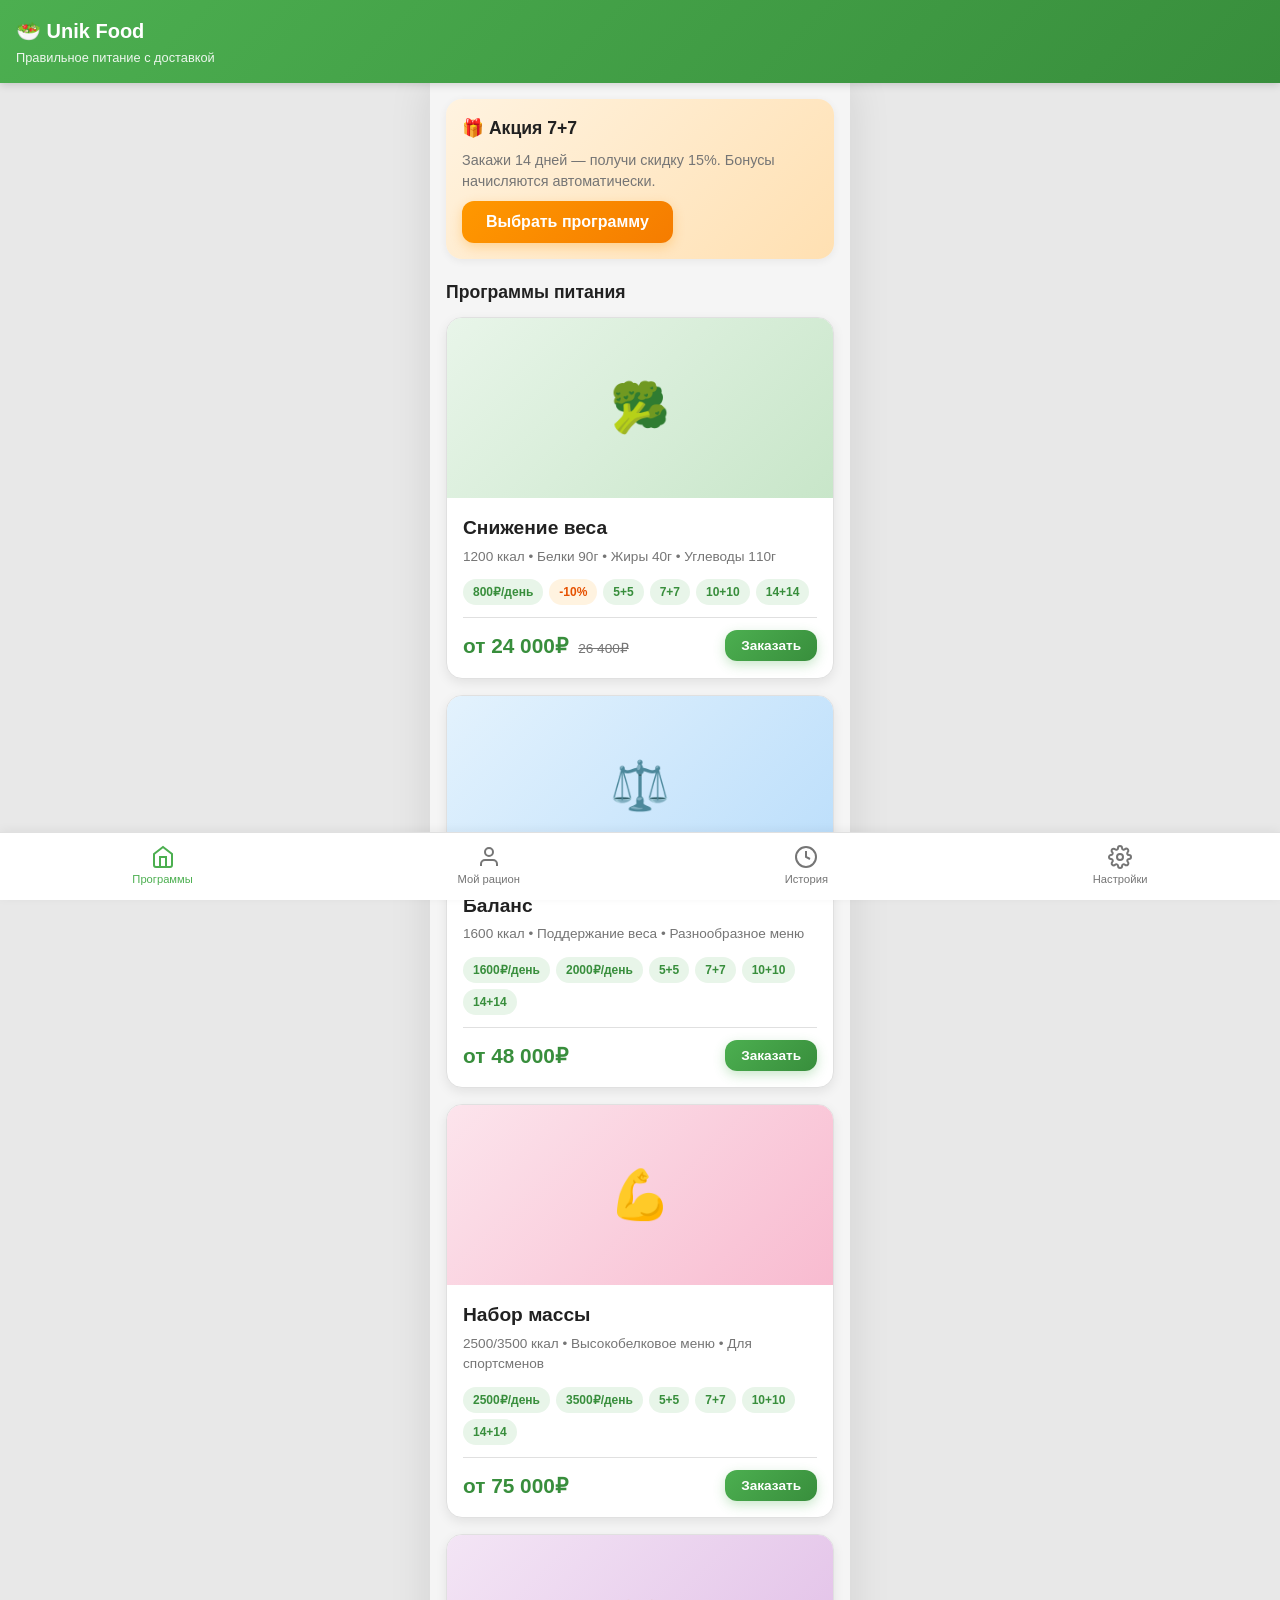
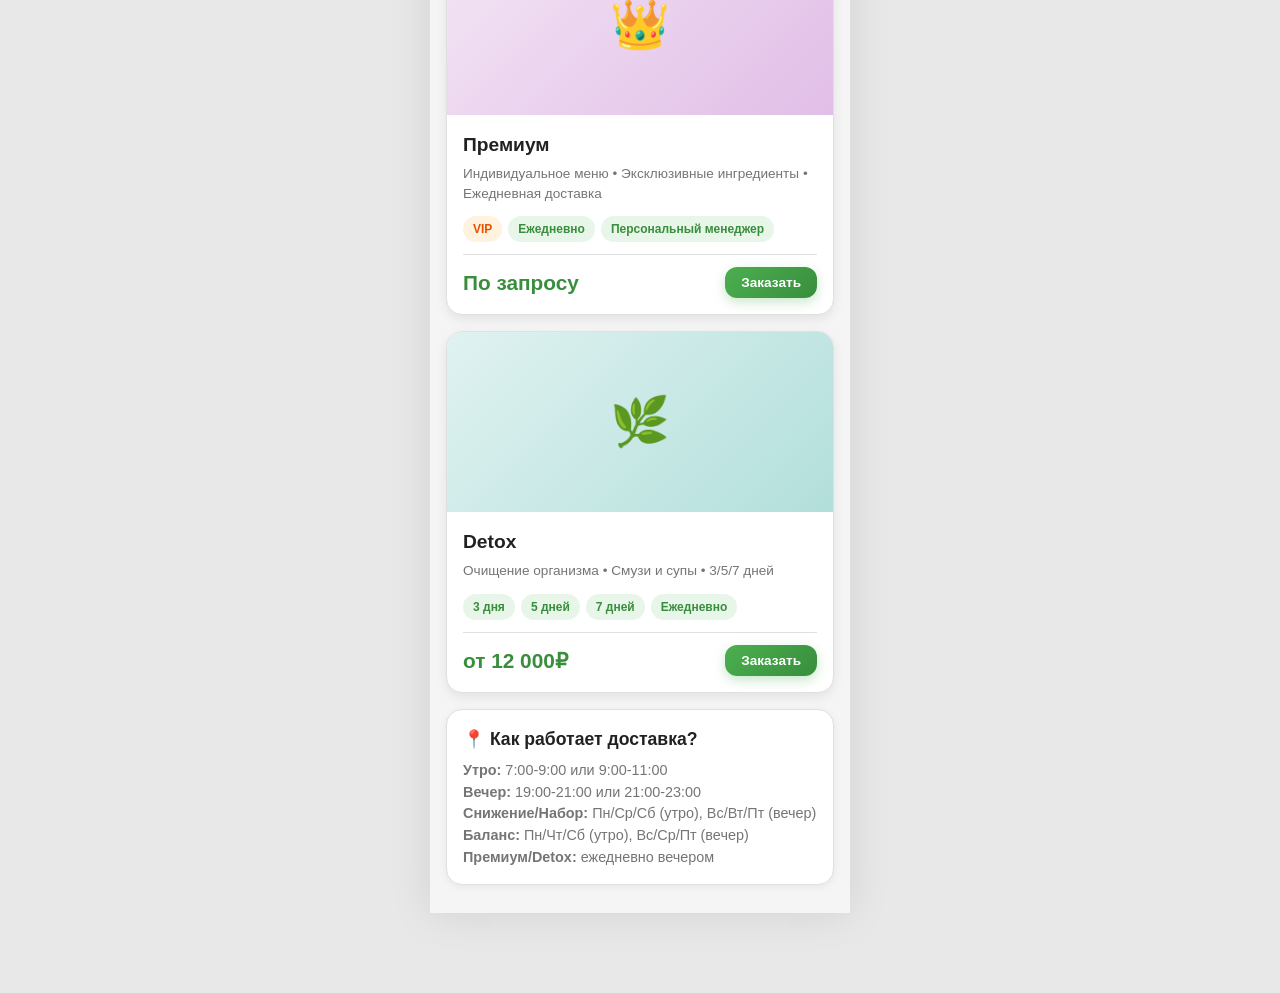
==== index.html @ 872d454c "Initial commit: Unikfood PWA app" ====
<!DOCTYPE html>
<html lang="ru">
<head>
<meta charset="UTF-8">
<meta name="viewport" content="width=device-width, initial-scale=1.0, maximum-scale=1.0, user-scalable=no">
<meta name="theme-color" content="#4CAF50">
<title>Unik Food — Программы питания</title>
<link rel="manifest" href="manifest.json">
<link rel="stylesheet" href="css/style.css">
</head>
<body>

<div class="header">
  <h1>🥗 Unik Food</h1>
  <div class="header-sub">Правильное питание с доставкой</div>
</div>

<div class="container">

  <!-- Promo banner -->
  <div class="card" style="background: linear-gradient(135deg, #fff3e0 0%, #ffe0b2 100%); border: none;">
    <div class="card-title">🎁 Акция 7+7</div>
    <div class="card-text">Закажи 14 дней — получи скидку 15%. Бонусы начисляются автоматически.</div>
    <button class="btn btn-accent mt-1" style="width: auto;" onclick="scrollToPrograms()">Выбрать программу</button>
  </div>

  <!-- Programs -->
  <div id="programs">
    <h2 style="margin: 20px 0 12px; font-size: 1.1rem;">Программы питания</h2>

    <!-- Снижение -->
    <div class="program-card" onclick="goToOrder('snizhenie')">
      <div class="program-img">🥦</div>
      <div class="program-body">
        <div class="program-name">Снижение веса</div>
        <div class="program-desc">1200 ккал • Белки 90г • Жиры 40г • Углеводы 110г</div>
        <div class="program-tags">
          <span class="tag">800₽/день</span>
          <span class="tag orange">-10%</span>
          <span class="tag">5+5</span>
          <span class="tag">7+7</span>
          <span class="tag">10+10</span>
          <span class="tag">14+14</span>
        </div>
        <div class="program-footer">
          <div>
            <span class="program-price">от 24 000₽</span>
            <span class="program-oldprice">26 400₽</span>
          </div>
          <button class="btn btn-primary btn-sm">Заказать</button>
        </div>
      </div>
    </div>

    <!-- Баланс -->
    <div class="program-card" onclick="goToOrder('balans')">
      <div class="program-img" style="background: linear-gradient(135deg, #e3f2fd 0%, #bbdefb 100%);">⚖️</div>
      <div class="program-body">
        <div class="program-name">Баланс</div>
        <div class="program-desc">1600 ккал • Поддержание веса • Разнообразное меню</div>
        <div class="program-tags">
          <span class="tag">1600₽/день</span>
          <span class="tag">2000₽/день</span>
          <span class="tag">5+5</span>
          <span class="tag">7+7</span>
          <span class="tag">10+10</span>
          <span class="tag">14+14</span>
        </div>
        <div class="program-footer">
          <div>
            <span class="program-price">от 48 000₽</span>
          </div>
          <button class="btn btn-primary btn-sm">Заказать</button>
        </div>
      </div>
    </div>

    <!-- Набор -->
    <div class="program-card" onclick="goToOrder('nabor')">
      <div class="program-img" style="background: linear-gradient(135deg, #fce4ec 0%, #f8bbd0 100%);">💪</div>
      <div class="program-body">
        <div class="program-name">Набор массы</div>
        <div class="program-desc">2500/3500 ккал • Высокобелковое меню • Для спортсменов</div>
        <div class="program-tags">
          <span class="tag">2500₽/день</span>
          <span class="tag">3500₽/день</span>
          <span class="tag">5+5</span>
          <span class="tag">7+7</span>
          <span class="tag">10+10</span>
          <span class="tag">14+14</span>
        </div>
        <div class="program-footer">
          <div>
            <span class="program-price">от 75 000₽</span>
          </div>
          <button class="btn btn-primary btn-sm">Заказать</button>
        </div>
      </div>
    </div>

    <!-- Премиум -->
    <div class="program-card" onclick="goToOrder('premium')">
      <div class="program-img" style="background: linear-gradient(135deg, #f3e5f5 0%, #e1bee7 100%);">👑</div>
      <div class="program-body">
        <div class="program-name">Премиум</div>
        <div class="program-desc">Индивидуальное меню • Эксклюзивные ингредиенты • Ежедневная доставка</div>
        <div class="program-tags">
          <span class="tag orange">VIP</span>
          <span class="tag">Ежедневно</span>
          <span class="tag">Персональный менеджер</span>
        </div>
        <div class="program-footer">
          <div>
            <span class="program-price">По запросу</span>
          </div>
          <button class="btn btn-primary btn-sm">Заказать</button>
        </div>
      </div>
    </div>

    <!-- Детокс -->
    <div class="program-card" onclick="goToOrder('detox')">
      <div class="program-img" style="background: linear-gradient(135deg, #e0f2f1 0%, #b2dfdb 100%);">🌿</div>
      <div class="program-body">
        <div class="program-name">Detox</div>
        <div class="program-desc">Очищение организма • Смузи и супы • 3/5/7 дней</div>
        <div class="program-tags">
          <span class="tag">3 дня</span>
          <span class="tag">5 дней</span>
          <span class="tag">7 дней</span>
          <span class="tag">Ежедневно</span>
        </div>
        <div class="program-footer">
          <div>
            <span class="program-price">от 12 000₽</span>
          </div>
          <button class="btn btn-primary btn-sm">Заказать</button>
        </div>
      </div>
    </div>
  </div>

  <!-- FAQ -->
  <div class="card mt-2">
    <div class="card-title">📍 Как работает доставка?</div>
    <div class="card-text">
      <strong>Утро:</strong> 7:00-9:00 или 9:00-11:00<br>
      <strong>Вечер:</strong> 19:00-21:00 или 21:00-23:00<br>
      <strong>Снижение/Набор:</strong> Пн/Ср/Сб (утро), Вс/Вт/Пт (вечер)<br>
      <strong>Баланс:</strong> Пн/Чт/Сб (утро), Вс/Ср/Пт (вечер)<br>
      <strong>Премиум/Detox:</strong> ежедневно вечером
    </div>
  </div>

</div>

<!-- Bottom Nav -->
<nav class="bottom-nav">
  <a href="index.html" class="nav-item active">
    <svg viewBox="0 0 24 24" fill="none" stroke="currentColor" stroke-width="2"><path d="M3 9l9-7 9 7v11a2 2 0 0 1-2 2H5a2 2 0 0 1-2-2z"/><polyline points="9 22 9 12 15 12 15 22"/></svg>
    Программы
  </a>
  <a href="lk.html" class="nav-item">
    <svg viewBox="0 0 24 24" fill="none" stroke="currentColor" stroke-width="2"><path d="M20 21v-2a4 4 0 0 0-4-4H8a4 4 0 0 0-4 4v2"/><circle cx="12" cy="7" r="4"/></svg>
    Мой рацион
  </a>
  <a href="history.html" class="nav-item">
    <svg viewBox="0 0 24 24" fill="none" stroke="currentColor" stroke-width="2"><circle cx="12" cy="12" r="10"/><polyline points="12 6 12 12 16 14"/></svg>
    История
  </a>
  <a href="settings.html" class="nav-item">
    <svg viewBox="0 0 24 24" fill="none" stroke="currentColor" stroke-width="2"><circle cx="12" cy="12" r="3"/><path d="M19.4 15a1.65 1.65 0 0 0 .33 1.82l.06.06a2 2 0 0 1 0 2.83 2 2 0 0 1-2.83 0l-.06-.06a1.65 1.65 0 0 0-1.82-.33 1.65 1.65 0 0 0-1 1.51V21a2 2 0 0 1-2 2 2 2 0 0 1-2-2v-.09A1.65 1.65 0 0 0 9 19.4a1.65 1.65 0 0 0-1.82.33l-.06.06a2 2 0 0 1-2.83 0 2 2 0 0 1 0-2.83l.06-.06a1.65 1.65 0 0 0 .33-1.82 1.65 1.65 0 0 0-1.51-1H3a2 2 0 0 1-2-2 2 2 0 0 1 2-2h.09A1.65 1.65 0 0 0 4.6 9a1.65 1.65 0 0 0-.33-1.82l-.06-.06a2 2 0 0 1 0-2.83 2 2 0 0 1 2.83 0l.06.06a1.65 1.65 0 0 0 1.82.33H9a1.65 1.65 0 0 0 1-1.51V3a2 2 0 0 1 2-2 2 2 0 0 1 2 2v.09a1.65 1.65 0 0 0 1 1.51 1.65 1.65 0 0 0 1.82-.33l.06-.06a2 2 0 0 1 2.83 0 2 2 0 0 1 0 2.83l-.06.06a1.65 1.65 0 0 0-.33 1.82V9a1.65 1.65 0 0 0 1.51 1H21a2 2 0 0 1 2 2 2 2 0 0 1-2 2h-.09a1.65 1.65 0 0 0-1.51 1z"/></svg>
    Настройки
  </a>
</nav>

<script src="js/app.js"></script>
<script>
function scrollToPrograms() {
  document.getElementById('programs').scrollIntoView({ behavior: 'smooth' });
}
function goToOrder(program) {
  localStorage.setItem('selectedProgram', program);
  window.location.href = 'order.html';
}
// Register PWA
if ('serviceWorker' in navigator) {
  navigator.serviceWorker.register('sw.js');
}
</script>
</body>
</html>
---- css/style.css ----
:root {
  --primary: #4CAF50;
  --primary-dark: #388E3C;
  --accent: #FF9800;
  --danger: #f44336;
  --bg: #f5f5f5;
  --card: #ffffff;
  --text: #212121;
  --text-secondary: #757575;
  --border: #e0e0e0;
}

* { margin: 0; padding: 0; box-sizing: border-box; }
html { font-size: 16px; }
body {
  font-family: -apple-system, BlinkMacSystemFont, 'Segoe UI', Roboto, sans-serif;
  background: var(--bg);
  color: var(--text);
  line-height: 1.5;
  padding-bottom: 80px;
}

/* Header */
.header {
  background: linear-gradient(135deg, var(--primary) 0%, var(--primary-dark) 100%);
  color: white;
  padding: 16px;
  position: sticky;
  top: 0;
  z-index: 100;
  box-shadow: 0 2px 8px rgba(0,0,0,0.15);
}
.header h1 { font-size: 1.25rem; font-weight: 700; }
.header-sub { font-size: 0.8rem; opacity: 0.9; margin-top: 2px; }

/* Container */
.container { padding: 16px; max-width: 480px; margin: 0 auto; }

/* Cards */
.card {
  background: var(--card);
  border-radius: 16px;
  padding: 16px;
  margin-bottom: 12px;
  box-shadow: 0 2px 8px rgba(0,0,0,0.06);
  border: 1px solid var(--border);
}
.card-title { font-size: 1.1rem; font-weight: 700; margin-bottom: 8px; }
.card-text { color: var(--text-secondary); font-size: 0.9rem; }

/* Program cards */
.program-card {
  background: var(--card);
  border-radius: 16px;
  overflow: hidden;
  margin-bottom: 16px;
  box-shadow: 0 4px 12px rgba(0,0,0,0.08);
  border: 1px solid var(--border);
  transition: transform 0.2s;
}
.program-card:active { transform: scale(0.98); }
.program-img {
  width: 100%;
  height: 180px;
  background: linear-gradient(135deg, #e8f5e9 0%, #c8e6c9 100%);
  display: flex;
  align-items: center;
  justify-content: center;
  font-size: 3rem;
}
.program-body { padding: 16px; }
.program-name { font-size: 1.2rem; font-weight: 700; margin-bottom: 4px; }
.program-desc { color: var(--text-secondary); font-size: 0.85rem; margin-bottom: 12px; }
.program-tags {
  display: flex;
  flex-wrap: wrap;
  gap: 6px;
  margin-bottom: 12px;
}
.tag {
  background: #e8f5e9;
  color: var(--primary-dark);
  padding: 4px 10px;
  border-radius: 20px;
  font-size: 0.75rem;
  font-weight: 600;
}
.tag.orange { background: #fff3e0; color: #e65100; }
.program-footer {
  display: flex;
  justify-content: space-between;
  align-items: center;
  padding-top: 12px;
  border-top: 1px solid var(--border);
}
.program-price { font-size: 1.3rem; font-weight: 800; color: var(--primary-dark); }
.program-oldprice {
  font-size: 0.85rem;
  color: var(--text-secondary);
  text-decoration: line-through;
  margin-left: 6px;
}

/* Buttons */
.btn {
  display: inline-flex;
  align-items: center;
  justify-content: center;
  padding: 12px 24px;
  border-radius: 12px;
  border: none;
  font-size: 1rem;
  font-weight: 600;
  cursor: pointer;
  transition: all 0.2s;
  text-decoration: none;
  width: 100%;
}
.btn:active { transform: scale(0.97); }
.btn-primary {
  background: linear-gradient(135deg, var(--primary) 0%, var(--primary-dark) 100%);
  color: white;
  box-shadow: 0 4px 12px rgba(76,175,80,0.3);
}
.btn-accent {
  background: linear-gradient(135deg, var(--accent) 0%, #f57c00 100%);
  color: white;
  box-shadow: 0 4px 12px rgba(255,152,0,0.3);
}
.btn-outline {
  background: transparent;
  border: 2px solid var(--primary);
  color: var(--primary);
}
.btn-sm { padding: 8px 16px; font-size: 0.85rem; width: auto; }

/* Forms */
.form-group { margin-bottom: 16px; }
.form-label {
  display: block;
  font-size: 0.85rem;
  font-weight: 600;
  margin-bottom: 6px;
  color: var(--text-secondary);
}
.form-input, .form-select {
  width: 100%;
  padding: 14px 16px;
  border: 2px solid var(--border);
  border-radius: 12px;
  font-size: 1rem;
  background: var(--card);
  transition: border-color 0.2s;
}
.form-input:focus, .form-select:focus {
  outline: none;
  border-color: var(--primary);
}

/* Radio/Checkbox groups */
.radio-group {
  display: grid;
  grid-template-columns: repeat(2, 1fr);
  gap: 8px;
}
.radio-item {
  position: relative;
  border: 2px solid var(--border);
  border-radius: 12px;
  padding: 12px;
  text-align: center;
  cursor: pointer;
  transition: all 0.2s;
}
.radio-item input { position: absolute; opacity: 0; }
.radio-item.selected {
  border-color: var(--primary);
  background: #e8f5e9;
}
.radio-item .radio-title { font-weight: 700; font-size: 0.95rem; }
.radio-item .radio-desc { font-size: 0.75rem; color: var(--text-secondary); margin-top: 2px; }

/* Bottom nav */
.bottom-nav {
  position: fixed;
  bottom: 0;
  left: 0;
  right: 0;
  background: var(--card);
  border-top: 1px solid var(--border);
  display: flex;
  justify-content: space-around;
  padding: 8px 0;
  z-index: 100;
  box-shadow: 0 -2px 10px rgba(0,0,0,0.05);
}
.nav-item {
  display: flex;
  flex-direction: column;
  align-items: center;
  text-decoration: none;
  color: var(--text-secondary);
  font-size: 0.7rem;
  padding: 4px 12px;
  transition: color 0.2s;
}
.nav-item.active { color: var(--primary); }
.nav-item svg { width: 24px; height: 24px; margin-bottom: 2px; }

/* Status badges */
.badge {
  display: inline-block;
  padding: 4px 10px;
  border-radius: 20px;
  font-size: 0.75rem;
  font-weight: 700;
}
.badge-success { background: #e8f5e9; color: #2e7d32; }
.badge-warning { background: #fff3e0; color: #ef6c00; }
.badge-danger { background: #ffebee; color: #c62828; }
.badge-info { background: #e3f2fd; color: #1565c0; }

/* Order timeline */
.timeline {
  position: relative;
  padding-left: 28px;
}
.timeline::before {
  content: '';
  position: absolute;
  left: 8px;
  top: 4px;
  bottom: 4px;
  width: 2px;
  background: var(--border);
}
.timeline-item {
  position: relative;
  padding-bottom: 20px;
}
.timeline-item::before {
  content: '';
  position: absolute;
  left: -24px;
  top: 4px;
  width: 10px;
  height: 10px;
  border-radius: 50%;
  background: var(--border);
  border: 2px solid var(--card);
}
.timeline-item.active::before { background: var(--primary); }
.timeline-item.completed::before { background: var(--primary); }
.timeline-date { font-size: 0.75rem; color: var(--text-secondary); }
.timeline-text { font-weight: 600; }

/* Utility */
.mt-1 { margin-top: 8px; }
.mt-2 { margin-top: 16px; }
.mb-1 { margin-bottom: 8px; }
.mb-2 { margin-bottom: 16px; }
.text-center { text-align: center; }
.flex-between { display: flex; justify-content: space-between; align-items: center; }
.divider { height: 1px; background: var(--border); margin: 16px 0; }

/* Animations */
@keyframes fadeIn {
  from { opacity: 0; transform: translateY(10px); }
  to { opacity: 1; transform: translateY(0); }
}
.animate-in { animation: fadeIn 0.3s ease-out; }

/* Desktop */
@media (min-width: 768px) {
  body { background: #e8e8e8; }
  .container { max-width: 420px; background: var(--bg); min-height: 100vh; box-shadow: 0 0 40px rgba(0,0,0,0.1); }
}
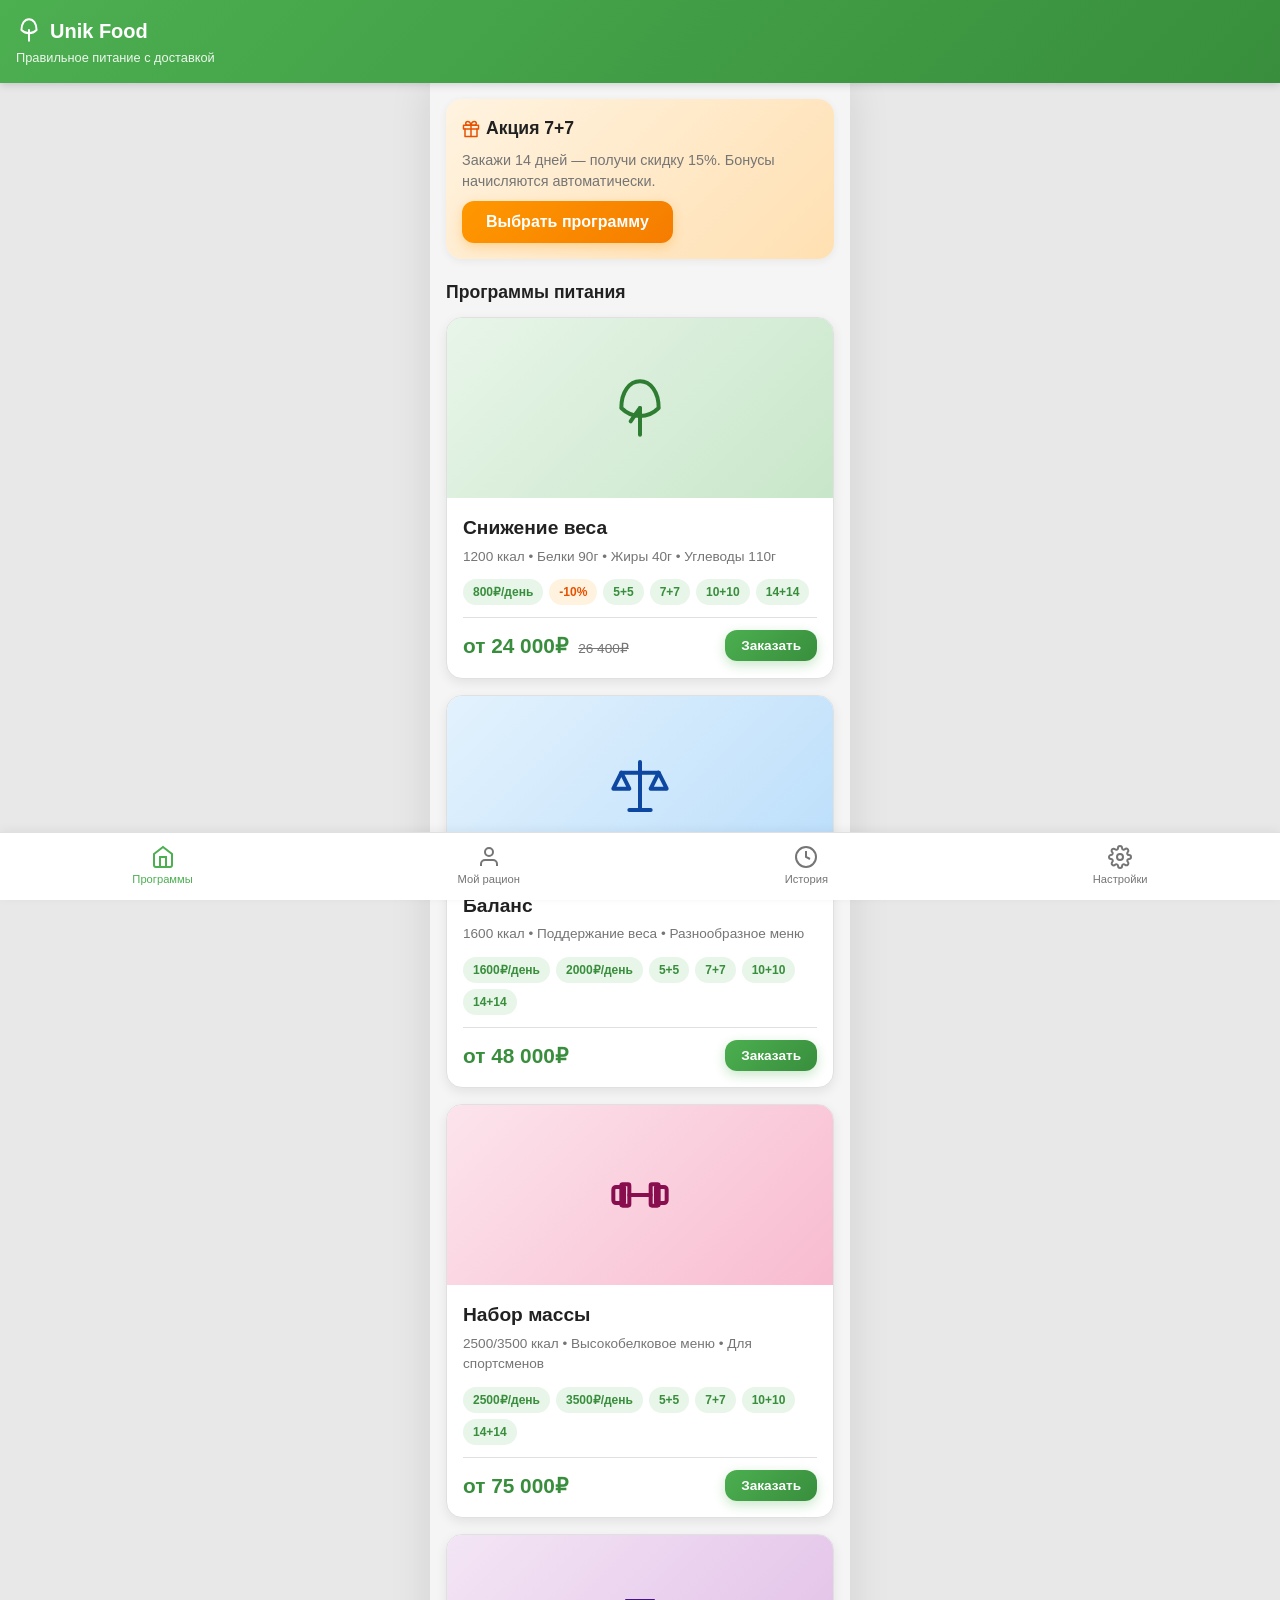
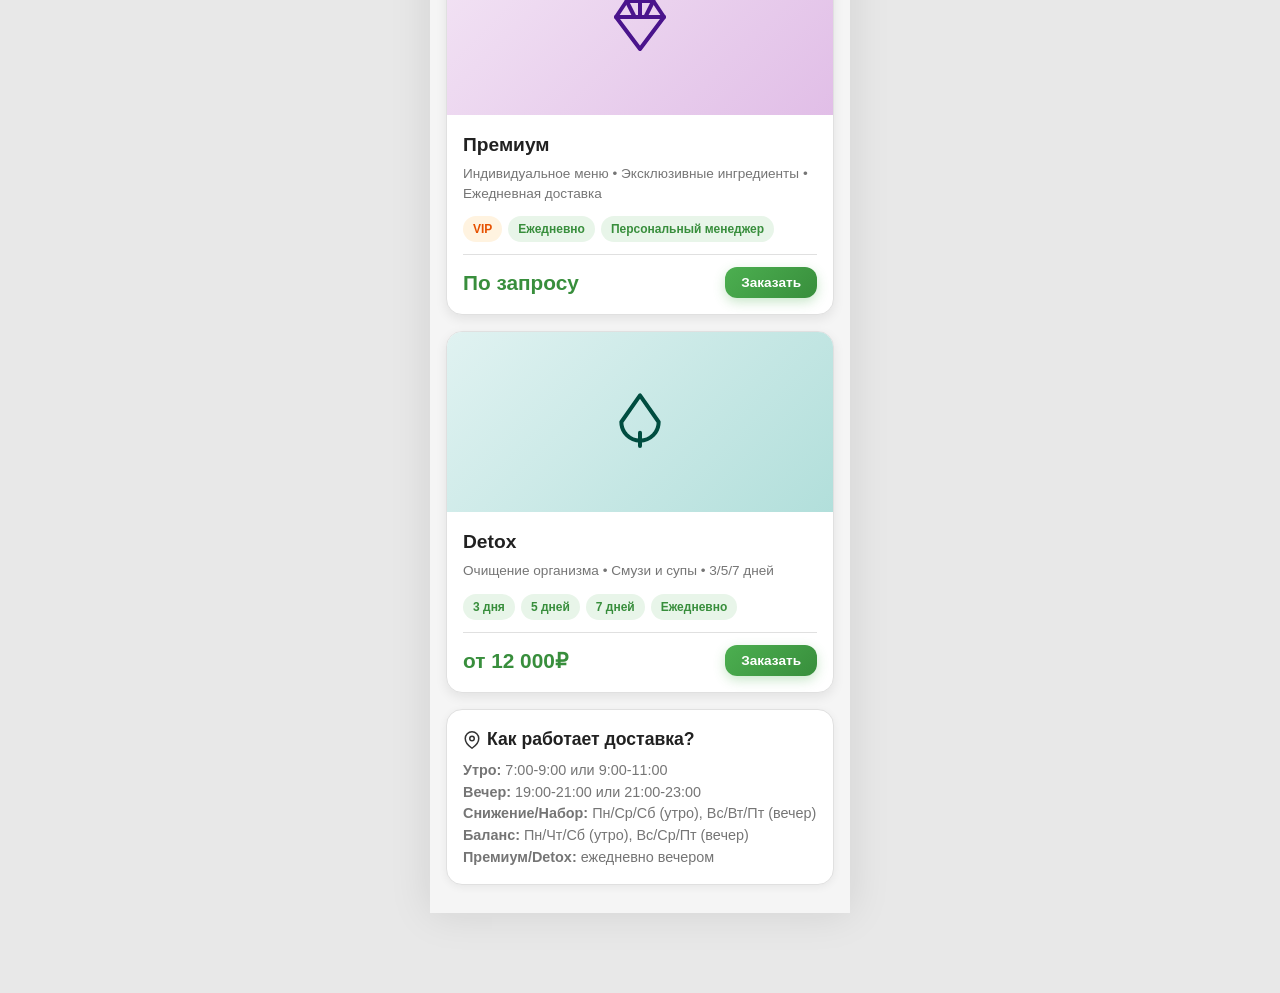
==== commit 2f4a459d: "feat: replace all emoji with premium SVG icons" ====
--- a/index.html
+++ b/index.html
@@ -11,7 +11,7 @@
 <body>
 
 <div class="header">
-  <h1>🥗 Unik Food</h1>
+  <h1><svg style="display:inline;vertical-align:-5px;margin-right:8px" width="26" height="26" viewBox="0 0 24 24" fill="none" stroke="#fff" stroke-width="1.8" stroke-linecap="round" stroke-linejoin="round"><path d="M12 22V12"/><path d="M5 12C5 6 8 2 12 2c4 0 7 4 7 10-2 2-4 3-7 3s-5-1-7-3z"/></svg>Unik Food</h1>
   <div class="header-sub">Правильное питание с доставкой</div>
 </div>
 
@@ -19,7 +19,7 @@
 
   <!-- Promo banner -->
   <div class="card" style="background: linear-gradient(135deg, #fff3e0 0%, #ffe0b2 100%); border: none;">
-    <div class="card-title">🎁 Акция 7+7</div>
+    <div class="card-title"><svg style="display:inline;vertical-align:-4px;margin-right:6px" width="18" height="18" viewBox="0 0 24 24" fill="none" stroke="#e65100" stroke-width="2" stroke-linecap="round" stroke-linejoin="round"><path d="M20 12v10H4V12"/><path d="M22 7H2v5h20V7z"/><path d="M12 22V7"/><path d="M12 7H7.5a2.5 2.5 0 0 1 0-5C11 2 12 7 12 7z"/><path d="M12 7h4.5a2.5 2.5 0 0 0 0-5C13 2 12 7 12 7z"/></svg>Акция 7+7</div>
     <div class="card-text">Закажи 14 дней — получи скидку 15%. Бонусы начисляются автоматически.</div>
     <button class="btn btn-accent mt-1" style="width: auto;" onclick="scrollToPrograms()">Выбрать программу</button>
   </div>
@@ -30,7 +30,9 @@
 
     <!-- Снижение -->
     <div class="program-card" onclick="goToOrder('snizhenie')">
-      <div class="program-img">🥦</div>
+      <div class="program-img">
+        <svg width="64" height="64" viewBox="0 0 24 24" fill="none" stroke="#2e7d32" stroke-width="1.5" stroke-linecap="round" stroke-linejoin="round"><path d="M12 22V12"/><path d="M5 12C5 6 8 2 12 2c4 0 7 4 7 10-2 2-4 3-7 3s-5-1-7-3z"/><path d="M8.5 17c1-1.5 2-3 3.5-5"/></svg>
+      </div>
       <div class="program-body">
         <div class="program-name">Снижение веса</div>
         <div class="program-desc">1200 ккал • Белки 90г • Жиры 40г • Углеводы 110г</div>
@@ -54,7 +56,9 @@
 
     <!-- Баланс -->
     <div class="program-card" onclick="goToOrder('balans')">
-      <div class="program-img" style="background: linear-gradient(135deg, #e3f2fd 0%, #bbdefb 100%);">⚖️</div>
+      <div class="program-img" style="background: linear-gradient(135deg, #e3f2fd 0%, #bbdefb 100%);">
+        <svg width="64" height="64" viewBox="0 0 24 24" fill="none" stroke="#0d47a1" stroke-width="1.5" stroke-linecap="round" stroke-linejoin="round"><line x1="12" y1="3" x2="12" y2="21"/><path d="M8 21h8"/><line x1="5" y1="7" x2="19" y2="7"/><path d="M5 7l3 6H2l3-6z"/><path d="M19 7l3 6h-6l3-6z"/></svg>
+      </div>
       <div class="program-body">
         <div class="program-name">Баланс</div>
         <div class="program-desc">1600 ккал • Поддержание веса • Разнообразное меню</div>
@@ -77,7 +81,9 @@
 
     <!-- Набор -->
     <div class="program-card" onclick="goToOrder('nabor')">
-      <div class="program-img" style="background: linear-gradient(135deg, #fce4ec 0%, #f8bbd0 100%);">💪</div>
+      <div class="program-img" style="background: linear-gradient(135deg, #fce4ec 0%, #f8bbd0 100%);">
+        <svg width="64" height="64" viewBox="0 0 24 24" fill="none" stroke="#880e4f" stroke-width="1.5" stroke-linecap="round" stroke-linejoin="round"><path d="M2 10v4a1 1 0 0 0 1 1h3V9H3a1 1 0 0 0-1 1z"/><path d="M22 14v-4a1 1 0 0 0-1-1h-3v6h3a1 1 0 0 0 1-1z"/><rect x="5" y="8" width="3" height="8" rx="0.5"/><rect x="16" y="8" width="3" height="8" rx="0.5"/><line x1="8" y1="12" x2="16" y2="12"/></svg>
+      </div>
       <div class="program-body">
         <div class="program-name">Набор массы</div>
         <div class="program-desc">2500/3500 ккал • Высокобелковое меню • Для спортсменов</div>
@@ -100,7 +106,9 @@
 
     <!-- Премиум -->
     <div class="program-card" onclick="goToOrder('premium')">
-      <div class="program-img" style="background: linear-gradient(135deg, #f3e5f5 0%, #e1bee7 100%);">👑</div>
+      <div class="program-img" style="background: linear-gradient(135deg, #f3e5f5 0%, #e1bee7 100%);">
+        <svg width="64" height="64" viewBox="0 0 24 24" fill="none" stroke="#4a148c" stroke-width="1.5" stroke-linecap="round" stroke-linejoin="round"><path d="M7 3h10l4 6-9 12L3 9z"/><line x1="3" y1="9" x2="21" y2="9"/><line x1="7" y1="3" x2="10" y2="9"/><line x1="17" y1="3" x2="14" y2="9"/><line x1="12" y1="3" x2="12" y2="9"/></svg>
+      </div>
       <div class="program-body">
         <div class="program-name">Премиум</div>
         <div class="program-desc">Индивидуальное меню • Эксклюзивные ингредиенты • Ежедневная доставка</div>
@@ -120,7 +128,9 @@
 
     <!-- Детокс -->
     <div class="program-card" onclick="goToOrder('detox')">
-      <div class="program-img" style="background: linear-gradient(135deg, #e0f2f1 0%, #b2dfdb 100%);">🌿</div>
+      <div class="program-img" style="background: linear-gradient(135deg, #e0f2f1 0%, #b2dfdb 100%);">
+        <svg width="64" height="64" viewBox="0 0 24 24" fill="none" stroke="#004d40" stroke-width="1.5" stroke-linecap="round" stroke-linejoin="round"><path d="M12 2L5 12a7 7 0 1 0 14 0z"/><line x1="12" y1="16" x2="12" y2="21"/></svg>
+      </div>
       <div class="program-body">
         <div class="program-name">Detox</div>
         <div class="program-desc">Очищение организма • Смузи и супы • 3/5/7 дней</div>
@@ -142,7 +152,7 @@
 
   <!-- FAQ -->
   <div class="card mt-2">
-    <div class="card-title">📍 Как работает доставка?</div>
+    <div class="card-title"><svg style="display:inline;vertical-align:-4px;margin-right:6px" width="18" height="18" viewBox="0 0 24 24" fill="none" stroke="#333" stroke-width="2" stroke-linecap="round" stroke-linejoin="round"><path d="M21 10c0 7-9 13-9 13S3 17 3 10a9 9 0 0 1 18 0z"/><circle cx="12" cy="10" r="3"/></svg>Как работает доставка?</div>
     <div class="card-text">
       <strong>Утро:</strong> 7:00-9:00 или 9:00-11:00<br>
       <strong>Вечер:</strong> 19:00-21:00 или 21:00-23:00<br>
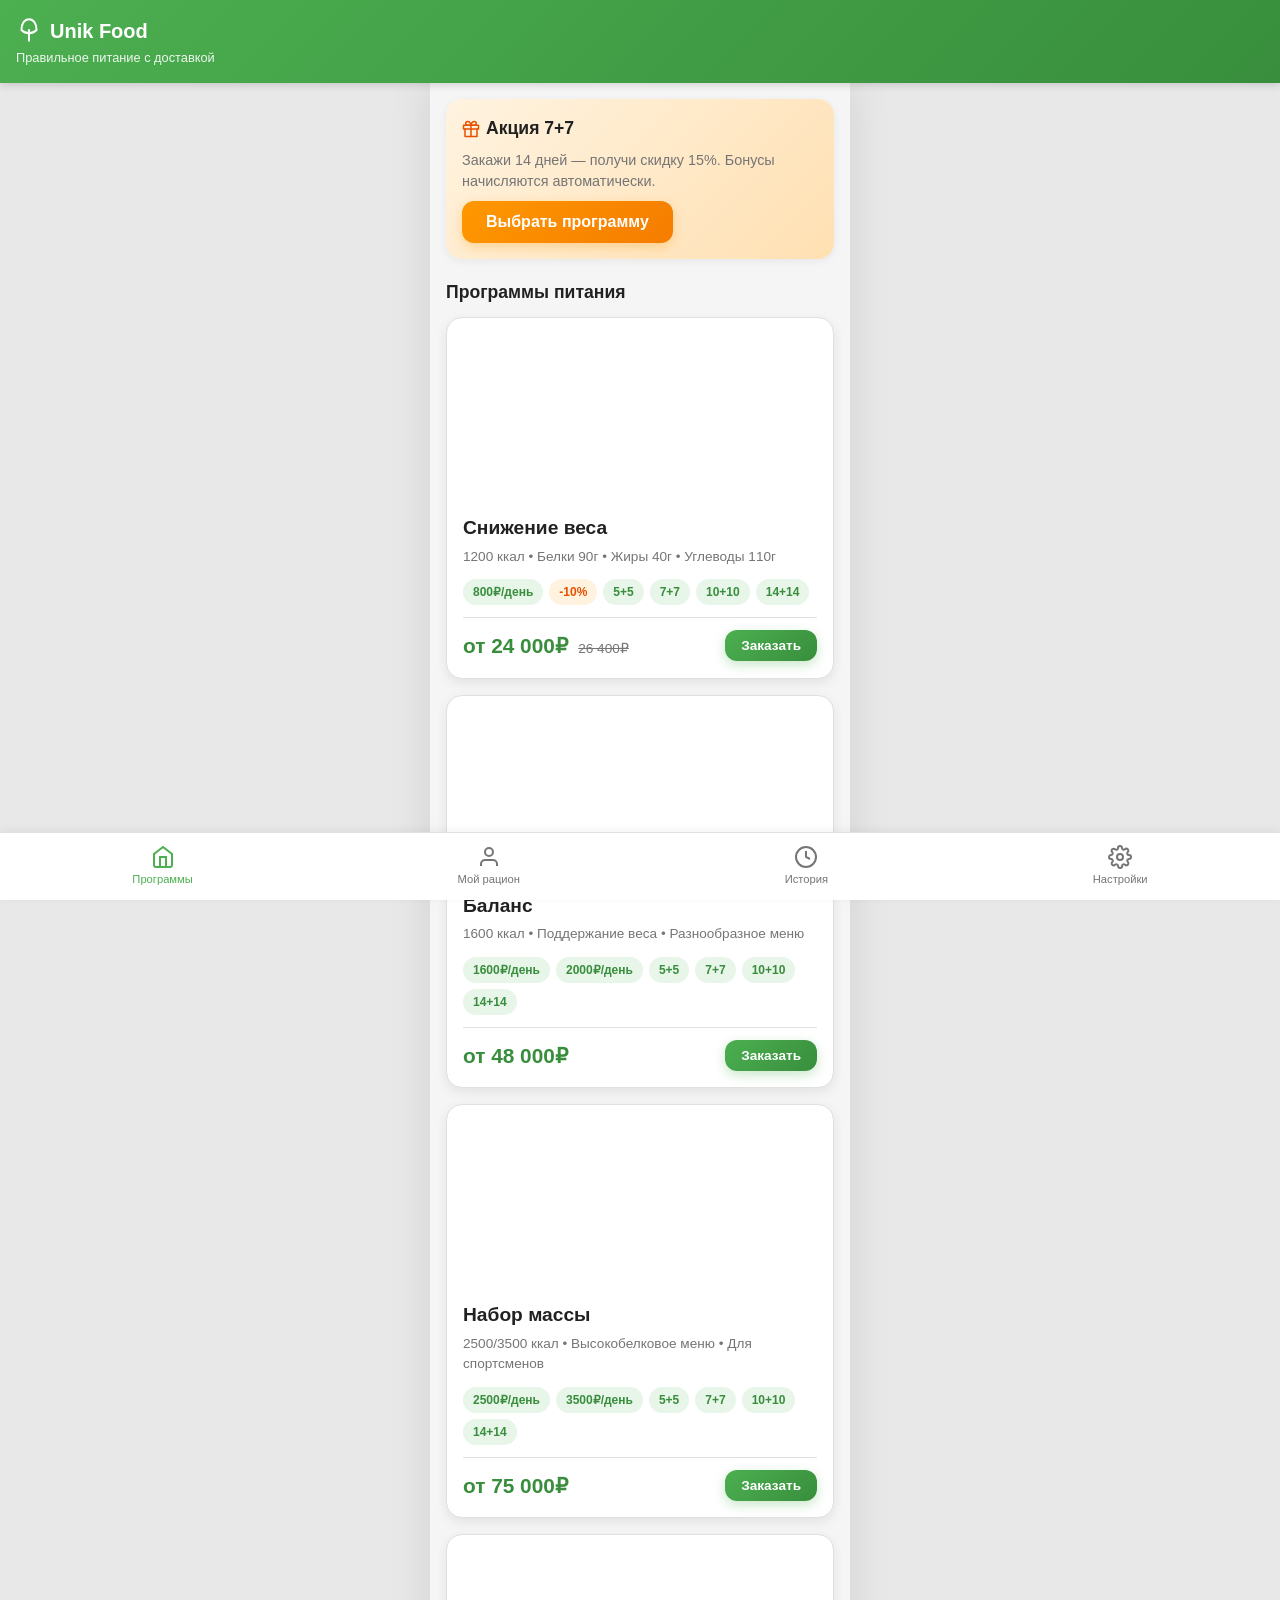
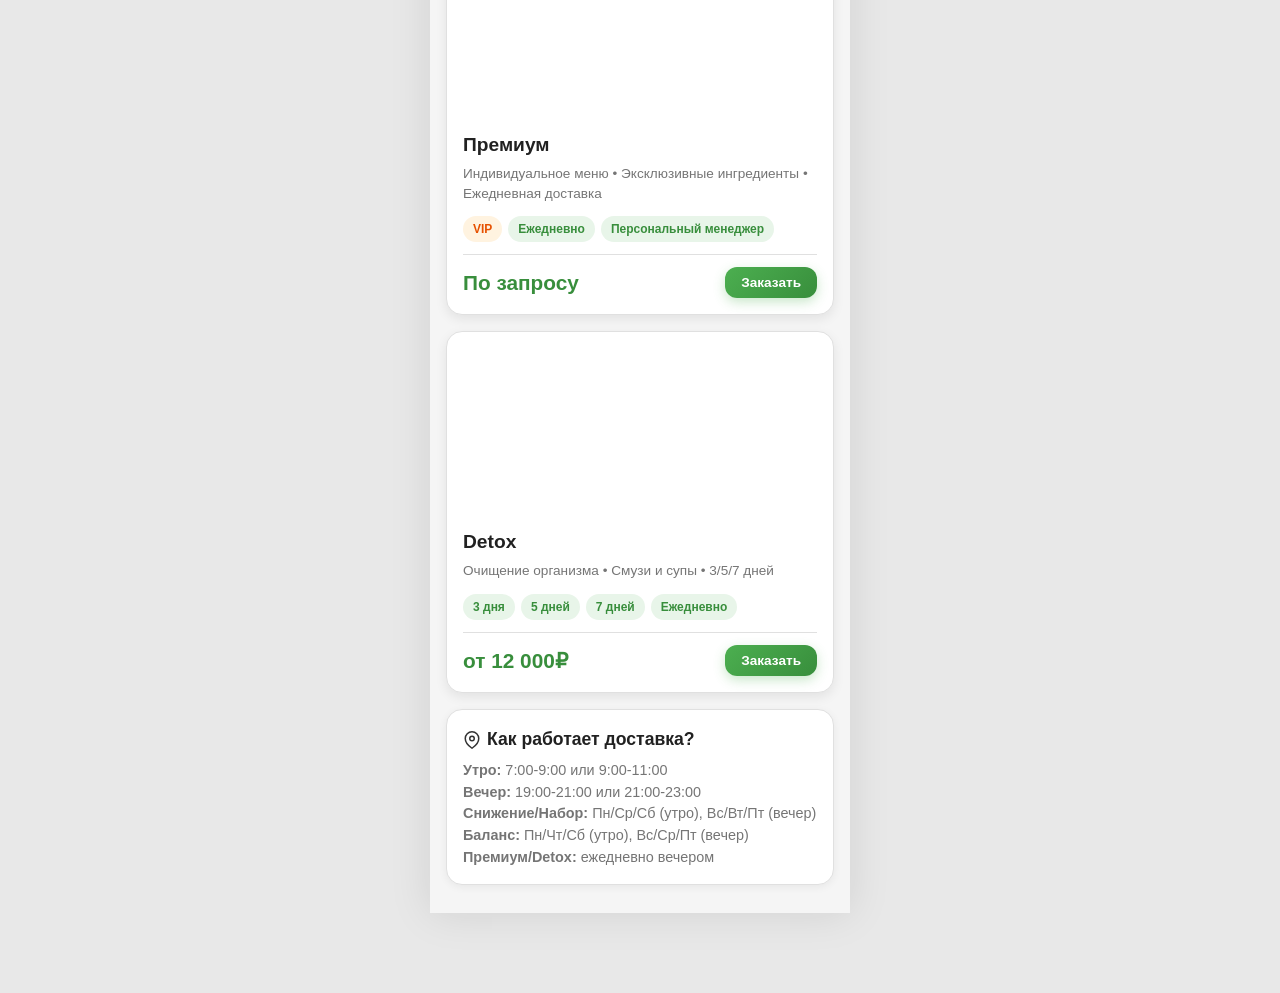
==== commit 92b092fa: "feat: replace SVG icons with real food photos (Unsplash)" ====
--- a/index.html
+++ b/index.html
@@ -30,9 +30,7 @@
 
     <!-- Снижение -->
     <div class="program-card" onclick="goToOrder('snizhenie')">
-      <div class="program-img">
-        <svg width="64" height="64" viewBox="0 0 24 24" fill="none" stroke="#2e7d32" stroke-width="1.5" stroke-linecap="round" stroke-linejoin="round"><path d="M12 22V12"/><path d="M5 12C5 6 8 2 12 2c4 0 7 4 7 10-2 2-4 3-7 3s-5-1-7-3z"/><path d="M8.5 17c1-1.5 2-3 3.5-5"/></svg>
-      </div>
+      <div class="program-img" style="background-image:url('https://images.unsplash.com/photo-1512621776951-a57141f2eefd?w=400&h=200&fit=crop&auto=format&q=80');background-size:cover;background-position:center;"></div>
       <div class="program-body">
         <div class="program-name">Снижение веса</div>
         <div class="program-desc">1200 ккал • Белки 90г • Жиры 40г • Углеводы 110г</div>
@@ -56,9 +54,7 @@
 
     <!-- Баланс -->
     <div class="program-card" onclick="goToOrder('balans')">
-      <div class="program-img" style="background: linear-gradient(135deg, #e3f2fd 0%, #bbdefb 100%);">
-        <svg width="64" height="64" viewBox="0 0 24 24" fill="none" stroke="#0d47a1" stroke-width="1.5" stroke-linecap="round" stroke-linejoin="round"><line x1="12" y1="3" x2="12" y2="21"/><path d="M8 21h8"/><line x1="5" y1="7" x2="19" y2="7"/><path d="M5 7l3 6H2l3-6z"/><path d="M19 7l3 6h-6l3-6z"/></svg>
-      </div>
+      <div class="program-img" style="background-image:url('https://images.unsplash.com/photo-1546069901-ba9599a7e63c?w=400&h=200&fit=crop&auto=format&q=80');background-size:cover;background-position:center;"></div>
       <div class="program-body">
         <div class="program-name">Баланс</div>
         <div class="program-desc">1600 ккал • Поддержание веса • Разнообразное меню</div>
@@ -81,9 +77,7 @@
 
     <!-- Набор -->
     <div class="program-card" onclick="goToOrder('nabor')">
-      <div class="program-img" style="background: linear-gradient(135deg, #fce4ec 0%, #f8bbd0 100%);">
-        <svg width="64" height="64" viewBox="0 0 24 24" fill="none" stroke="#880e4f" stroke-width="1.5" stroke-linecap="round" stroke-linejoin="round"><path d="M2 10v4a1 1 0 0 0 1 1h3V9H3a1 1 0 0 0-1 1z"/><path d="M22 14v-4a1 1 0 0 0-1-1h-3v6h3a1 1 0 0 0 1-1z"/><rect x="5" y="8" width="3" height="8" rx="0.5"/><rect x="16" y="8" width="3" height="8" rx="0.5"/><line x1="8" y1="12" x2="16" y2="12"/></svg>
-      </div>
+      <div class="program-img" style="background-image:url('https://images.unsplash.com/photo-1544025162-d76694265947?w=400&h=200&fit=crop&auto=format&q=80');background-size:cover;background-position:center;"></div>
       <div class="program-body">
         <div class="program-name">Набор массы</div>
         <div class="program-desc">2500/3500 ккал • Высокобелковое меню • Для спортсменов</div>
@@ -106,9 +100,7 @@
 
     <!-- Премиум -->
     <div class="program-card" onclick="goToOrder('premium')">
-      <div class="program-img" style="background: linear-gradient(135deg, #f3e5f5 0%, #e1bee7 100%);">
-        <svg width="64" height="64" viewBox="0 0 24 24" fill="none" stroke="#4a148c" stroke-width="1.5" stroke-linecap="round" stroke-linejoin="round"><path d="M7 3h10l4 6-9 12L3 9z"/><line x1="3" y1="9" x2="21" y2="9"/><line x1="7" y1="3" x2="10" y2="9"/><line x1="17" y1="3" x2="14" y2="9"/><line x1="12" y1="3" x2="12" y2="9"/></svg>
-      </div>
+      <div class="program-img" style="background-image:url('https://images.unsplash.com/photo-1414235077428-338989a2e8c0?w=400&h=200&fit=crop&auto=format&q=80');background-size:cover;background-position:center;"></div>
       <div class="program-body">
         <div class="program-name">Премиум</div>
         <div class="program-desc">Индивидуальное меню • Эксклюзивные ингредиенты • Ежедневная доставка</div>
@@ -128,9 +120,7 @@
 
     <!-- Детокс -->
     <div class="program-card" onclick="goToOrder('detox')">
-      <div class="program-img" style="background: linear-gradient(135deg, #e0f2f1 0%, #b2dfdb 100%);">
-        <svg width="64" height="64" viewBox="0 0 24 24" fill="none" stroke="#004d40" stroke-width="1.5" stroke-linecap="round" stroke-linejoin="round"><path d="M12 2L5 12a7 7 0 1 0 14 0z"/><line x1="12" y1="16" x2="12" y2="21"/></svg>
-      </div>
+      <div class="program-img" style="background-image:url('https://images.unsplash.com/photo-1490645935967-10de6ba17061?w=400&h=200&fit=crop&auto=format&q=80');background-size:cover;background-position:center;"></div>
       <div class="program-body">
         <div class="program-name">Detox</div>
         <div class="program-desc">Очищение организма • Смузи и супы • 3/5/7 дней</div>
